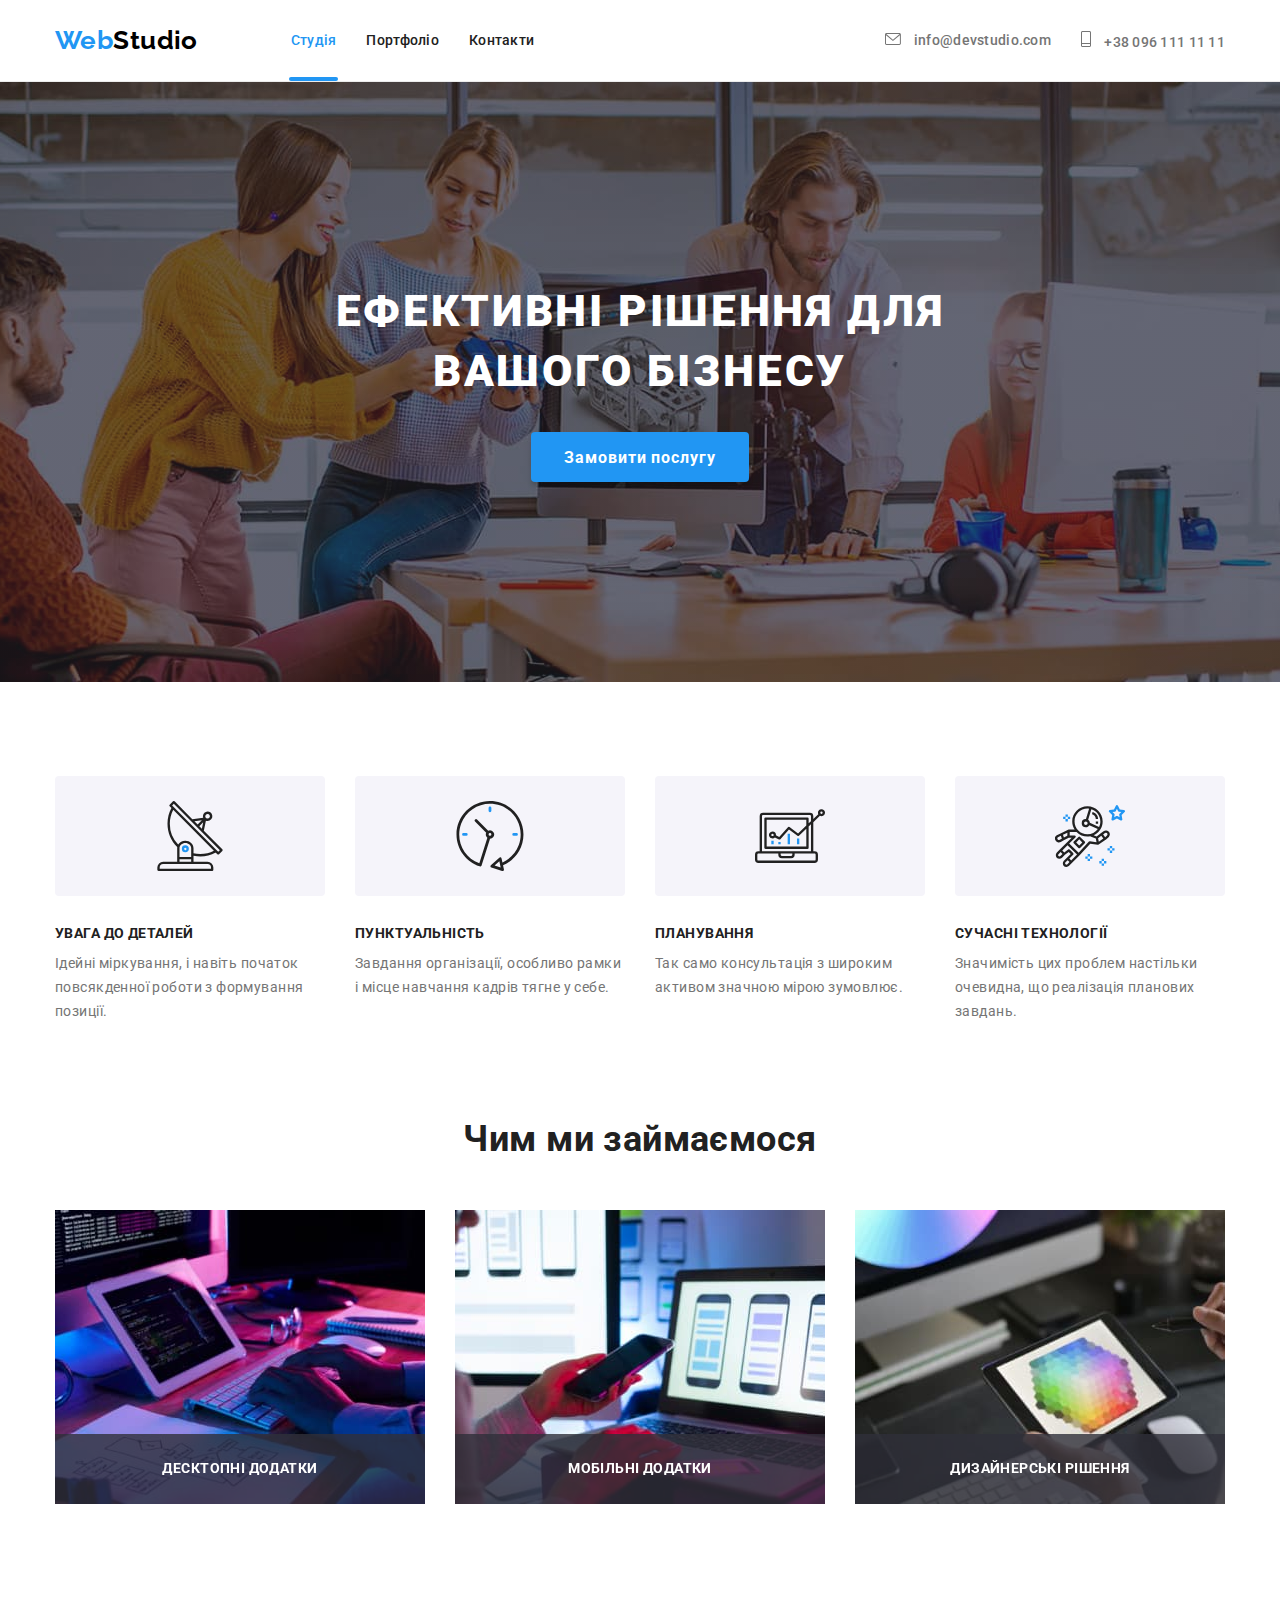
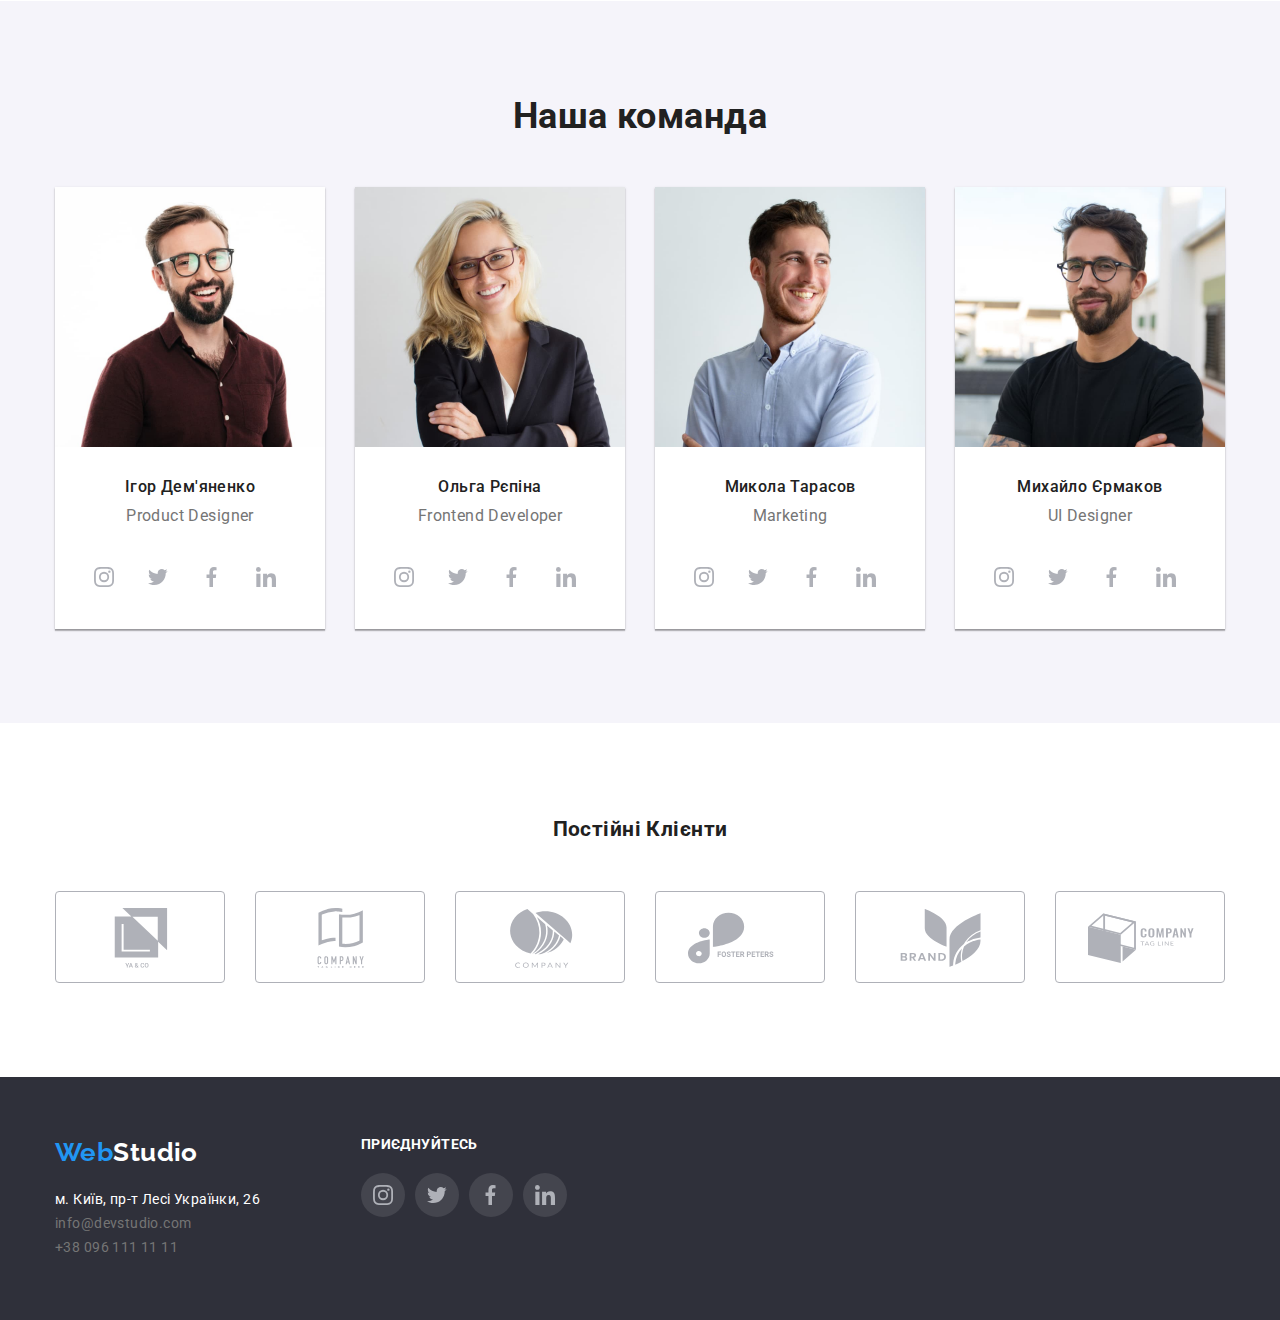
==== index.html @ f409f5e3 "Створено та перенесено файли" ====
<!DOCTYPE html>
<html lang="uk">
  <head>
    <meta charset="UTF-8" />
    <meta http-equiv="X-UA-Compatible" content="IE=edge" />
    <meta name="viewport" content="width=device-width, initial-scale=1.0" />
    <title>Студія</title>
    <link
      rel="stylesheet"
      href="https://cdnjs.cloudflare.com/ajax/libs/modern-normalize/1.1.0/modern-normalize.min.css"
    />
    <link
      href="https://fonts.googleapis.com/css2?family=Raleway:wght@700&family=Roboto:wght@400;500;700;900&display=swap"
      rel="stylesheet"
    />
    <link rel="stylesheet" href="./css/styles.css" />
  </head>
  <body>
    <header class="header">
      <div class="container header-container">
        <nav class="header-nav">
          <a href="./index.html" class="logo link"
            ><span class="part-logo">Web</span><span class="header-logo">Studio</span></a
          >
          <ul class="nav-list list">
            <li class="item"><a href="./index.html" class="nav-link link current">Студія</a></li>
            <li class="item"><a href="./portfolio.html" class="nav-link link">Портфоліо</a></li>
            <li class="item"><a href="" class="nav-link link">Контакти</a></li>
          </ul>
        </nav>
        <ul class="contact-list list">
          <li class="header-contact">
            <a href="mailto:info@devstudio.com" class="contact-link link">
              <svg class="contact-icon" width="16" height="12">
                <use href="./images/icons.svg#envelope"></use>
              </svg>
              info@devstudio.com
            </a>
          </li>
          <li class="header-contact">
            <a href="tel:+380961111111" class="contact-link link">
              <svg width="10px" height="16px" class="contact-icon">
                <use href="./images/icons.svg#phone"></use>
              </svg>
              +38 096 111 11 11
            </a>
          </li>
        </ul>
      </div>
    </header>
    <main class="main">
      <section class="hero">
        <h1 class="hero-title">Ефективні рішення для вашого бізнесу</h1>
        <button type="button" class="button-open" data-modal-open>Замовити послугу</button>
        <div class="backdrop is-hidden" data-modal>
          <div class="modal">
            <button class="button-close" type="button" data-modal-close>
              <svg width="11px" height="11px" class="close-icon">
                <use href="./images/icons.svg#close"></use>
              </svg>
            </button>
            <p class="modal-title">Залиште свої дані, ми вам передзвонимо</p>

            <form class="form">
              <label class="form-field">
                <span class="form-label">Ім'я</span>
                <div class="input-wrap">
                  <input type="text" class="form-input" name="name" />
                  <svg width="18" height="18" class="form-icon">
                    <use href="./images/icons.svg#person"></use>
                  </svg>
                </div>
              </label>

              <label class="form-field">
                <span class="form-label">Телефон</span>
                <div class="input-wrap">
                  <input type="tel" class="form-input" name="phone" />
                  <svg width="18" height="18" class="form-icon">
                    <use href="./images/icons.svg#telephone"></use>
                  </svg>
                </div>
              </label>

              <label class="form-field">
                <span class="form-label">Пошта</span>
                <div class="input-wrap">
                  <input type="email" class="form-input" name="email" />
                  <svg width="18" height="18" class="form-icon">
                    <use href="./images/icons.svg#email"></use>
                  </svg>
                </div>
              </label>

              <label class="form-field-textarea">
                <span class="form-label">Коментар</span>
                <textarea
                  name="comment"
                  rows="8"
                  class="textarea"
                  placeholder="Введіть текст"
                ></textarea>
              </label>

              <label class="checkbox-label">
                <input type="checkbox" name="submit" />
                <span class="text-checkbox"
                  >Погоджуюся з розсилкою та приймаю
                  <a href="" class="form-link">Умови договору</a></span
                >
              </label>
            </form>
          </div>
        </div>
      </section>
      <section class="benefits section">
        <!--Сенсовий заголовок <h2 class="benefits-title">Наші переваги</h2>Сенсовий заголовок-->
        <div class="container">
          <ul class="benefits-list list">
            <li class="item">
              <svg class="benefits-icon">
                <use href="./images/icons.svg#antenna"></use>
              </svg>
              <h3 class="benefits-list-title">Увага до деталей</h3>
              <p class="benefits-list-text">
                Ідейні міркування, і навіть початок повсякденної роботи з формування позиції.
              </p>
            </li>
            <li class="item">
              <svg class="benefits-icon">
                <use href="./images/icons.svg#clock"></use>
              </svg>
              <h3 class="benefits-list-title">Пунктуальність</h3>
              <p class="benefits-list-text">
                Завдання організації, особливо рамки і місце навчання кадрів тягне у себе.
              </p>
            </li>
            <li class="item">
              <svg class="benefits-icon">
                <use href="./images/icons.svg#graph"></use>
              </svg>
              <h3 class="benefits-list-title">Планування</h3>
              <p class="benefits-list-text">
                Так само консультація з широким активом значною мірою зумовлює.
              </p>
            </li>
            <li class="item">
              <svg class="benefits-icon">
                <use href="./images/icons.svg#astronaut"></use>
              </svg>
              <h3 class="benefits-list-title">Сучасні технології</h3>
              <p class="benefits-list-text">
                Значимість цих проблем настільки очевидна, що реалізація планових завдань.
              </p>
            </li>
          </ul>
        </div>
      </section>
      <section class="services section">
        <div class="container">
          <h2 class="services-title title">Чим ми займаємося</h2>
          <ul class="services-list list">
            <li class="item">
              <img src="./images/img1.jpg" alt="Розробка вебсайтів" width="370" height="294" />
              <p class="services-text">Десктопні додатки</p>
            </li>
            <li class="item">
              <img
                src="./images/img2.jpg"
                alt="Створення мобільних додатків"
                width="370"
                height="294"
              />
              <p class="services-text">Мобільні додатки</p>
            </li>
            <li class="item">
              <img src="./images/img3.jpg" alt="Веб-дизайн" width="370" height="294" />
              <p class="services-text">Дизайнерські рішення</p>
            </li>
          </ul>
        </div>
      </section>
      <section class="team section">
        <div class="container">
          <h2 class="team-title title">Наша команда</h2>
          <ul class="team-list list">
            <li class="item">
              <div class="card">
                <img
                  src="./images/img4.jpg"
                  alt="Член команди"
                  width="270"
                  height="260"
                  class="team-member"
                />
                <h3 class="team-list-title">Ігор Дем'яненко</h3>
                <p lang="en" class="team-list-text">Product Designer</p>
                <ul class="list-icon list">
                  <li class="item-icon">
                    <a class="social-network-link" href=""
                      ><svg class="social-network" width="20" height="20">
                        <use href="./images/icons.svg#instagram"></use>
                      </svg>
                    </a>
                  </li>
                  <li class="item-icon">
                    <a class="social-network-link" href="">
                      <svg class="social-network" width="20" height="20">
                        <use href="./images/icons.svg#twitter"></use>
                      </svg>
                    </a>
                  </li>
                  <li class="item-icon">
                    <a class="social-network-link" href="">
                      <svg class="social-network" width="20" height="20">
                        <use href="./images/icons.svg#facebook"></use>
                      </svg>
                    </a>
                  </li>
                  <li class="item-icon">
                    <a class="social-network-link" href="">
                      <svg class="social-network" width="20" height="20">
                        <use href="./images/icons.svg#linkedin"></use>
                      </svg>
                    </a>
                  </li>
                </ul>
              </div>
            </li>
            <li class="item">
              <div class="card">
                <img
                  src="./images/img5.jpg"
                  alt="Член команди"
                  width="270"
                  height="260"
                  class="team-member"
                />
                <h3 class="team-list-title">Ольга Рєпіна</h3>
                <p lang="en" class="team-list-text">Frontend Developer</p>
                <ul class="list-icon list">
                  <li class="item-icon">
                    <a class="social-network-link" href=""
                      ><svg class="social-network" width="20" height="20">
                        <use href="./images/icons.svg#instagram"></use>
                      </svg>
                    </a>
                  </li>
                  <li class="item-icon">
                    <a class="social-network-link" href="">
                      <svg class="social-network" width="20" height="20">
                        <use href="./images/icons.svg#twitter"></use>
                      </svg>
                    </a>
                  </li>
                  <li class="item-icon">
                    <a class="social-network-link" href="">
                      <svg class="social-network" width="20" height="20">
                        <use href="./images/icons.svg#facebook"></use>
                      </svg>
                    </a>
                  </li>
                  <li class="item-icon">
                    <a class="social-network-link" href="">
                      <svg class="social-network" width="20" height="20">
                        <use href="./images/icons.svg#linkedin"></use>
                      </svg>
                    </a>
                  </li>
                </ul>
              </div>
            </li>
            <li class="item">
              <div class="card">
                <img
                  src="./images/img6.jpg"
                  alt="Член команди"
                  width="270"
                  height="260"
                  class="team-member"
                />
                <h3 class="team-list-title">Микола Тарасов</h3>
                <p lang="en" class="team-list-text">Marketing</p>
                <ul class="list-icon list">
                  <li class="item-icon">
                    <a class="social-network-link" href=""
                      ><svg class="social-network" width="20" height="20">
                        <use href="./images/icons.svg#instagram"></use>
                      </svg>
                    </a>
                  </li>
                  <li class="item-icon">
                    <a class="social-network-link" href="">
                      <svg class="social-network" width="20" height="20">
                        <use href="./images/icons.svg#twitter"></use>
                      </svg>
                    </a>
                  </li>
                  <li class="item-icon">
                    <a class="social-network-link" href="">
                      <svg class="social-network" width="20" height="20">
                        <use href="./images/icons.svg#facebook"></use>
                      </svg>
                    </a>
                  </li>
                  <li class="item-icon">
                    <a class="social-network-link" href="">
                      <svg class="social-network" width="20" height="20">
                        <use href="./images/icons.svg#linkedin"></use>
                      </svg>
                    </a>
                  </li>
                </ul>
              </div>
            </li>
            <li class="item">
              <div class="card">
                <img
                  src="./images/img7.jpg"
                  alt="Член команди"
                  width="270"
                  height="260"
                  class="team-member"
                />
                <h3 class="team-list-title">Михайло Єрмаков</h3>
                <p lang="en" class="team-list-text">UI Designer</p>
                <ul class="list-icon list">
                  <li class="item-icon">
                    <a class="social-network-link" class="social-network-link" href=""
                      ><svg class="social-network" width="20" height="20">
                        <use href="./images/icons.svg#instagram"></use>
                      </svg>
                    </a>
                  </li>
                  <li class="item-icon">
                    <a class="social-network-link" href="">
                      <svg class="social-network" width="20" height="20">
                        <use href="./images/icons.svg#twitter"></use>
                      </svg>
                    </a>
                  </li>
                  <li class="item-icon">
                    <a class="social-network-link" href="">
                      <svg class="social-network" width="20" height="20">
                        <use href="./images/icons.svg#facebook"></use>
                      </svg>
                    </a>
                  </li>
                  <li class="item-icon">
                    <a class="social-network-link" href="">
                      <svg class="social-network" width="20" height="20">
                        <use href="./images/icons.svg#linkedin"></use>
                      </svg>
                    </a>
                  </li>
                </ul>
              </div>
            </li>
          </ul>
        </div>
      </section>
      <section class="clients section">
        <div class="container">
          <h2 class="clients-title">Постійні Клієнти</h2>
          <ul class="list-clients list">
            <li class="client-item">
              <a class="client-link" href="">
                <svg class="client-icon" width="106" height="60">
                  <use href="./images/icons.svg#client1"></use>
                </svg>
              </a>
            </li>
            <li class="client-item">
              <a class="client-link" href="">
                <svg class="client-icon" width="106" height="60">
                  <use href="./images/icons.svg#client2"></use>
                </svg>
              </a>
            </li>
            <li class="client-item">
              <a class="client-link" href="">
                <svg class="client-icon" width="106" height="60">
                  <use href="./images/icons.svg#client3"></use>
                </svg>
              </a>
            </li>
            <li class="client-item">
              <a class="client-link" href="">
                <svg class="client-icon" width="106" height="60">
                  <use href="./images/icons.svg#client4"></use>
                </svg>
              </a>
            </li>
            <li class="client-item">
              <a class="client-link" class="client-link" href="">
                <svg class="client-icon" width="106" height="60">
                  <use href="./images/icons.svg#client5"></use>
                </svg>
              </a>
            </li>
            <li class="client-item">
              <a class="client-link" href="">
                <svg class="client-icon" width="106" height="60">
                  <use href="./images/icons.svg#client6"></use>
                </svg>
              </a>
            </li>
          </ul>
        </div>
      </section>
    </main>
    <footer class="footer">
      <div class="container">
        <ul class="footer-list list">
          <li class="footer-item">
            <a href="./index.html" class="logo link"
              ><span class="part-logo">Web</span><span class="footer-logo">Studio</span></a
            >
            <address class="address">
              <span class="address-text">м. Київ, пр-т Лесі Українки, 26</span><br />
              <a href="mailto:info@devstudio.com" class="footer-link link">info@devstudio.com</a
              ><br />
              <a href="tel:+380961111111" class="footer-link link">+38 096 111 11 11</a>
            </address>
          </li>
          <li class="footer-item">
            <p class="footer-text">Приєднуйтесь</p>
            <ul class="footer-list-icon list">
              <li class="footer-item-icon">
                <a class="footer-item-link link" href=""
                  ><svg class="footer-social-network" width="20" height="20">
                    <use href="./images/icons.svg#instagram"></use>
                  </svg>
                </a>
              </li>
              <li class="footer-item-icon">
                <a class="footer-item-link link" href="">
                  <svg class="footer-social-network" width="20" height="20">
                    <use href="./images/icons.svg#twitter"></use>
                  </svg>
                </a>
              </li>
              <li class="footer-item-icon">
                <a class="footer-item-link link" href="">
                  <svg class="footer-social-network" width="20" height="20">
                    <use href="./images/icons.svg#facebook"></use>
                  </svg>
                </a>
              </li>
              <li class="footer-item-icon">
                <a class="footer-item-link link" href="">
                  <svg class="footer-social-network" width="20" height="20">
                    <use href="./images/icons.svg#linkedin"></use>
                  </svg>
                </a>
              </li>
            </ul>
          </li>
        </ul>
      </div>
    </footer>
    <script src="./js/modal.js"></script>
  </body>
</html>
---- css/styles.css ----
/*colors*/
:root {
  --primary-text-color: #757575;
  --title-text-color: #212121;
  --acent-color: #2196f3;
  --primary-white-color: #ffffff;
  --contact-footer-color: rgba(255, 255, 255, 0, 6);
  --background-button-color: #f5f4fa;
  --background-dark-color: #2f303a;
  --background-color-section-team: #f5f4fa;
}
/*body*/
body {
  background-color: var(--primary-white-color);
  color: var(--primary-text-color);
  font-family: 'Roboto', sans-serif;
  letter-spacing: 0.03em;
  font-size: 14px;
}
h1,
h2,
h3,
h4,
h5,
h6,
ul,
p {
  margin: 0;
  padding: 0;
}
.container {
  width: 1200px;
  margin-right: auto;
  margin-left: auto;
  padding-left: 15px;
  padding-right: 15px;
}
/*list-style and text-decoration*/
.list {
  list-style: none;
}
.link {
  text-decoration: none;
}
/*header*/
.header-container {
  display: flex;
  align-items: center;
  justify-content: space-between;
}
/*logo*/
.logo {
  font-family: 'Raleway', sans-serif;
  font-family: 'Raleway';
  font-weight: 700;
  font-size: 26px;
  line-height: 1.19;

  margin-right: 93px;
}
.part-logo {
  color: var(--acent-color);
}
.header-logo {
  color: #000000;
}
.footer-logo {
  color: var(--primary-white-color);
}
/*navigation*/
.header-nav {
  display: flex;
  align-items: center;
}
.header {
  border-bottom: 1px solid #ececec;
}
.nav-list .item {
  margin-right: 30px;
  margin-top: 32px;
  margin-bottom: 32px;
}
.nav-list .item:last-child {
  margin-right: 0;
}
.nav-list {
  display: flex;
}
.nav-link {
  position: relative;

  padding-top: 32px;
  padding-bottom: 32px;

  color: var(--title-text-color);
  font-weight: 500;
  line-height: 1.14;
  letter-spacing: 0.02em;
}
.nav-link.current::after {
  content: '';

  position: absolute;
  left: -4%;
  bottom: -1px;
  border-radius: 2px;

  display: block;
  width: 108%;
  height: 4px;
  background-color: var(--acent-color);
}
.nav-link:hover,
.nav-link:focus {
  color: var(--acent-color);
  transition: color 250ms cubic-bezier(0.4, 0, 0.2, 1);
}
.current {
  color: var(--acent-color);
}
/*contact */
.contact-list {
  display: flex;
  align-items: center;
}
.header-contact {
  margin-right: 30px;
}
.header-contact:last-child {
  margin-right: 0;
}
.contact-link {
  color: var(--primary-text-color);
  fill: #757575;
  font-weight: 500;
  line-height: 1.14;
  letter-spacing: 0.02em;
}
.contact-icon {
  margin-right: 10px;
  fill: currentColor;
}
.contact-link:hover,
.contact-link:focus {
  color: var(--acent-color);
  transition: color 250ms cubic-bezier(0.4, 0, 0.2, 1);
}
/*hero*/

.hero-title {
  width: 696px;
  margin: 0 auto;
  color: var(--primary-white-color);
  font-weight: 900;
  font-size: 44px;
  line-height: 1.36;
  letter-spacing: 0.06em;
  text-transform: uppercase;
  margin-bottom: 30px;
}
.hero {
  background-color: #c4c4c4;
  text-align: center;
  max-width: 1600px;
  height: 600px;
  background-image: linear-gradient(to right, rgba(47, 48, 58, 0.4), rgba(47, 48, 58, 0.4)),
    url('../images/img-hero.jpg');
  padding-top: 200px;
  padding-bottom: 200px;
  margin-right: auto;
  margin-left: auto;
  background-repeat: no-repeat;
  background-size: cover;
  background-position: center;
}
/* Modal */
.button-open {
  min-width: 216px;
  height: 50px;
  border: 1px solid transparent;
  padding: 10px 32px;
  border-radius: 4px;
  cursor: pointer;

  color: var(--primary-white-color);
  background-color: var(--acent-color);
  font-weight: 700;
  font-size: 16px;
  line-height: 1.88;
  letter-spacing: 0.06em;
  box-shadow: 0px 4px 4px rgba(0, 0, 0, 0.15);
}
.button-close {
  position: absolute;
  top: 0;
  right: 0;

  display: flex;
  justify-content: center;
  align-items: center;

  padding-top: 10px;
  padding-bottom: 10px;
  padding-left: 9px;
  padding-right: 9px;
  width: 30px;
  height: 30px;
  margin-top: 8px;
  margin-right: 8px;

  background-color: var(--primary-white-color);
  border-radius: 50%;
  border: 1px solid rgba(0, 0, 0, 0.1);
}
.button-close:hover,
.button-close:focus {
  fill: var(--acent-color);
}
.backdrop {
  position: fixed;
  top: 0;
  left: 0;

  width: 100%;
  height: 100%;

  background-color: rgba(0, 0, 0, 0.2);

  opacity: 1;
  transition: opacity 250ms cubic-bezier(0.4, 0, 0.2, 1);
}
.backdrop.is-hidden {
  opacity: 0;
  pointer-events: none;
}
.backdrop.is-hidden .modal {
  transform: translate(-50%, -50%) scale(0.9);
  transition: transform 250ms cubic-bezier(0.4, 0, 0.2, 1);
}
.modal {
  position: absolute;
  top: 50%;
  left: 50%;

  min-width: 528px;
  min-height: 581px;

  background-color: var(--primary-white-color);

  transform: scale(1) translate(-50%, -50%);
  transition: transform 250ms cubic-bezier(0.4, 0, 0.2, 1);
}
.modal-title {
  font-weight: 700;
  font-size: 20px;
  line-height: 1.15;
  text-align: center;
  color: var(--title-text-color);
  margin: 40px 40px 12px 40px;
}
.form {
  width: 448px;
  margin: 0 40px 10px 40px;
}
.form-field {
  display: flex;
  flex-direction: column;
  margin-bottom: 10px;
}
.form-input {
  width: 100%;
  padding: 12px 0px 12px 42px;
  border: 1px solid rgba(33, 33, 33, 0.2);
  border-radius: 4px;
}
.form-label {
  text-align: start;
  margin-bottom: 4px;

  font-size: 12px;
  line-height: 1.17;
  letter-spacing: 0.01em;
}
.input-wrap {
  position: relative;
}
.form-icon {
  position: absolute;
  top: 50%;
  left: 12px;
  translate: 0 -50%;
}
.form-field-textarea {
  margin-bottom: 20px;
  display: flex;
  flex-direction: column;
}
.textarea {
  width: 100%;
  resize: none;
  border: 1px solid rgba(33, 33, 33, 0.2);
  border-radius: 4px;
  padding: 12px 16px;
}
.textarea::placeholder {
  font-size: 12px;
  line-height: 1.17;
  letter-spacing: 0.01em;

  color: rgba(117, 117, 117, 0.5);
}
.text-checkbox {
  width: 400px;
}
.form-link {
  color: var(--acent-color);
}
/* .text-checkbox {
  margin: 0 51px 30px 0; 
} */
/*section*/
.section {
  padding-top: 94px;
  padding-bottom: 94px;
}
.benefits.section {
  padding-bottom: 0;
}
/*benefits*/
.benefits-list {
  display: flex;
}
.benefits-list > .item {
  margin-right: 30px;
}
.benefits-list > .item:last-child {
  margin-right: 0;
}
.benefits-icon {
  display: block;
  background-color: #f5f4fa;
  border-radius: 4px;
  width: 270px;
  height: 120px;
  margin-bottom: 30px;
  padding: 25px 100px;
}
.benefits-list-title {
  color: var(--title-text-color);
  font-size: 14px;
  font-weight: 700;
  line-height: 1.14;
  text-transform: uppercase;
  margin-bottom: 10px;
}
.benefits-list-text {
  line-height: 1.71;
}
/*services and team*/
.services-list {
  display: flex;
}
.services-list .item {
  position: relative;
}
.services-text {
  position: absolute;

  bottom: 3px;
  left: 0;

  display: flex;
  align-items: center;
  justify-content: center;

  width: 100%;
  height: 70px;

  font-weight: 700;
  font-size: 14px;
  line-height: 1.14;
  text-align: center;
  letter-spacing: 0.03em;
  text-transform: uppercase;
  color: var(--primary-white-color);
  background-color: rgba(47, 48, 58, 0.8);
}
.services-list > .item {
  margin-right: 30px;
}
.services-list > .item:last-child {
  margin-right: 0;
}
.title {
  margin-bottom: 50px;
  color: var(--title-text-color);
  font-weight: 700;
  font-size: 36px;
  line-height: 1.17;
  text-align: center;
}
.team.section {
  background-color: var(--background-color-section-team);
}
.card {
  box-shadow: 0px 1px 3px rgba(0, 0, 0, 0.12), 0px 1px 1px rgba(0, 0, 0, 0.14),
    0px 2px 1px rgba(0, 0, 0, 0.2);
}
.team-list {
  display: flex;
  text-align: center;
}
.team-list-title {
  color: var(--title-text-color);
  font-weight: 500;
  font-size: 16px;
  line-height: 1.19;
  margin-bottom: 10px;
}
.team-list-text {
  font-size: 16px;
  line-height: 1.19;
  margin-bottom: 30px;
}
.team-member {
  display: block;
  margin-bottom: 30px;
}
.team-list > .item {
  margin-right: 30px;
  background-color: var(--primary-white-color);
}

.team-list > .item:last-child {
  margin-right: 0;
}
.list-icon {
  display: flex;
  justify-content: center;
}
.list-icon .item-icon {
  border-radius: 50%;
  width: 44px;
  height: 44px;
  margin-bottom: 30px;
  margin-right: 10px;
  padding: 12px;
}
.social-network-link {
  fill: #afb1b8;
}
.item-icon:hover {
  background-color: var(--acent-color);
  cursor: pointer;
  transition: background-color 250ms cubic-bezier(0.4, 0, 0.2, 1);
}
.item-icon:focus-within {
  background-color: var(--acent-color);
  transition: background-color 250ms cubic-bezier(0.4, 0, 0.2, 1);
}
.social-network-link:focus {
  fill: var(--primary-white-color);
  transition: fill 250ms cubic-bezier(0.4, 0, 0.2, 1);
}
.item-icon:hover .social-network-link {
  fill: var(--primary-white-color);
  transition: fill 250ms cubic-bezier(0.4, 0, 0.2, 1);
}
/*clients*/
.clients-title {
  color: var(--title-text-color);
  text-align: center;
  margin-bottom: 50px;
}
.list-clients {
  display: flex;
  justify-content: center;
}
.client-item {
  width: 170px;
  height: 92px;
  margin-right: 30px;
  border: 1px solid #afb1b8;
  border-radius: 4px;
  padding: 16px 32px;
}
.client-item:last-child {
  margin-right: 0;
}
.client-link {
  fill: #afb1b8;
}
.client-item:hover,
.client-item:focus-within {
  border: 1px solid var(--acent-color);
  transition: border 250ms cubic-bezier(0.4, 0, 0.2, 1);
}
.client-item:hover .client-link,
.client-link:focus {
  fill: var(--acent-color);
  transition: fill 250ms cubic-bezier(0.4, 0, 0.2, 1);
}
/*footer*/
.footer {
  padding-top: 60px;
  padding-bottom: 60px;
}
.address {
  margin-top: 20px;
}
.address-text {
  color: var(--primary-white-color);
  line-height: 1.71;
  font-style: normal;
}
.footer-link {
  color: var(--contact-down-color);
  line-height: 1.71;
  font-style: normal;
}
.footer-link:hover,
.footer-link:focus {
  color: var(--acent-color);
  transition: color 250ms cubic-bezier(0.4, 0, 0.2, 1);
}
.footer {
  background-color: var(--background-dark-color);
}
.footer-text {
  font-weight: 700;
  line-height: 1.14;
  text-transform: uppercase;
  color: var(--primary-white-color);
  margin-bottom: 20px;
}
.footer-list {
  display: flex;
}
.footer-item {
  margin-right: 70px;
}
.footer-item:last-child {
  margin-right: 0;
}
.footer-list-icon {
  display: flex;
}
.footer-item-icon {
  border-radius: 50%;
  width: 44px;
  height: 44px;
  margin-right: 10px;
  padding: 12px;
  background-color: rgba(255, 255, 255, 0.1);
}
.footer-item-link {
  fill: #afb1b8;
}
.footer-item-icon:hover {
  background-color: var(--acent-color);
  cursor: pointer;
  transition: background-color 250ms cubic-bezier(0.4, 0, 0.2, 1);
}
.footer-item-icon:hover .footer-item-link {
  fill: var(--primary-white-color);
  transition: fill 250ms cubic-bezier(0.4, 0, 0.2, 1);
}
.footer-item-icon:focus-within {
  background-color: var(--acent-color);
  transition: background-color 250ms cubic-bezier(0.4, 0, 0.2, 1);
}

.footer-item-link:focus {
  fill: var(--primary-white-color);
  transition: fill 250ms cubic-bezier(0.4, 0, 0.2, 1);
}

/*Портфоліо*/
/*Портфоліо кнопки*/
.filter-button {
  font-family: inherit;
  color: var(--title-text-color);
  background-color: var(--background-button-color);
  font-weight: 500;
  font-size: 16px;
  line-height: 1.63;
  border-radius: 4px;
  border: 1px solid transparent;
  cursor: pointer;
  padding: 6px 22px;
}
.filter-button:first-child {
  padding: 6px 25px;
}
.filter-list {
  display: flex;
  justify-content: center;
}
.filter-list .item {
  margin-right: 8px;
  margin-bottom: 50px;
}

.filter-list .item:last-child {
  margin-right: 0;
}
.filter-button:hover,
.filter-button:focus {
  color: var(--primary-white-color);
  background-color: var(--acent-color);
  box-shadow: 0px 3px 1px rgba(0, 0, 0, 0.1), 0px 1px 2px rgba(0, 0, 0, 0.08),
    0px 2px 2px rgba(0, 0, 0, 0.12);
  transition: background-color 250ms cubic-bezier(0.4, 0, 0.2, 1),
    box-shadow 250ms cubic-bezier(0.4, 0, 0.2, 1);
}
/*Портфоліо картки*/
.card-portfolio:hover {
  box-shadow: 0px 1px 1px rgba(0, 0, 0, 0.12), 0px 4px 4px rgba(0, 0, 0, 0.06),
    1px 4px 6px rgba(0, 0, 0, 0.16);
  transition: box-shadow 250ms cubic-bezier(0.4, 0, 0.2, 1);
}
.card-thumb {
  position: relative;
  overflow: hidden;
}
.overlay {
  position: absolute;
  bottom: 0;
  left: 0;
  width: 100%;
  height: 100%;
  background-color: rgba(33, 150, 243, 0.9);
  transform: translateY(100%);
  transition: 250ms cubic-bezier(0.4, 0, 0.2, 1);
  padding: 63px 24px;
  opacity: 0;
}
.card-portfolio:hover .overlay {
  transform: translateY(0);
  opacity: 1;
}
.card-link:focus .overlay {
  transform: translateY(0);
  opacity: 1;
}
.card-text {
  font-size: 18px;
  line-height: 1.56;
  color: var(--primary-white-color);
}
.projects-list {
  display: flex;
  flex-wrap: wrap;
}
.projects-list .item {
  margin-right: 30px;
  margin-bottom: 30px;
  background-color: #ffffff;
}
.projects-list .item:nth-child(3n) {
  margin-right: 0;
}
.projects-list .item:nth-child(n + 7) {
  margin-bottom: 0;
}
.frame {
  border: solid 1px #eeeeee;
}
.project-image {
  display: block;
}
.project-title {
  color: var(--title-text-color);
  font-weight: 700;
  font-size: 18px;
  line-height: 2;
  letter-spacing: 0.06em;
  margin-bottom: 4px;
  margin-left: 24px;
  padding-top: 24px;
}
.project-text {
  font-size: 16px;
  line-height: 1.88;
  padding-bottom: 20px;
  margin-left: 24px;

  color: var(--primary-text-color);
}
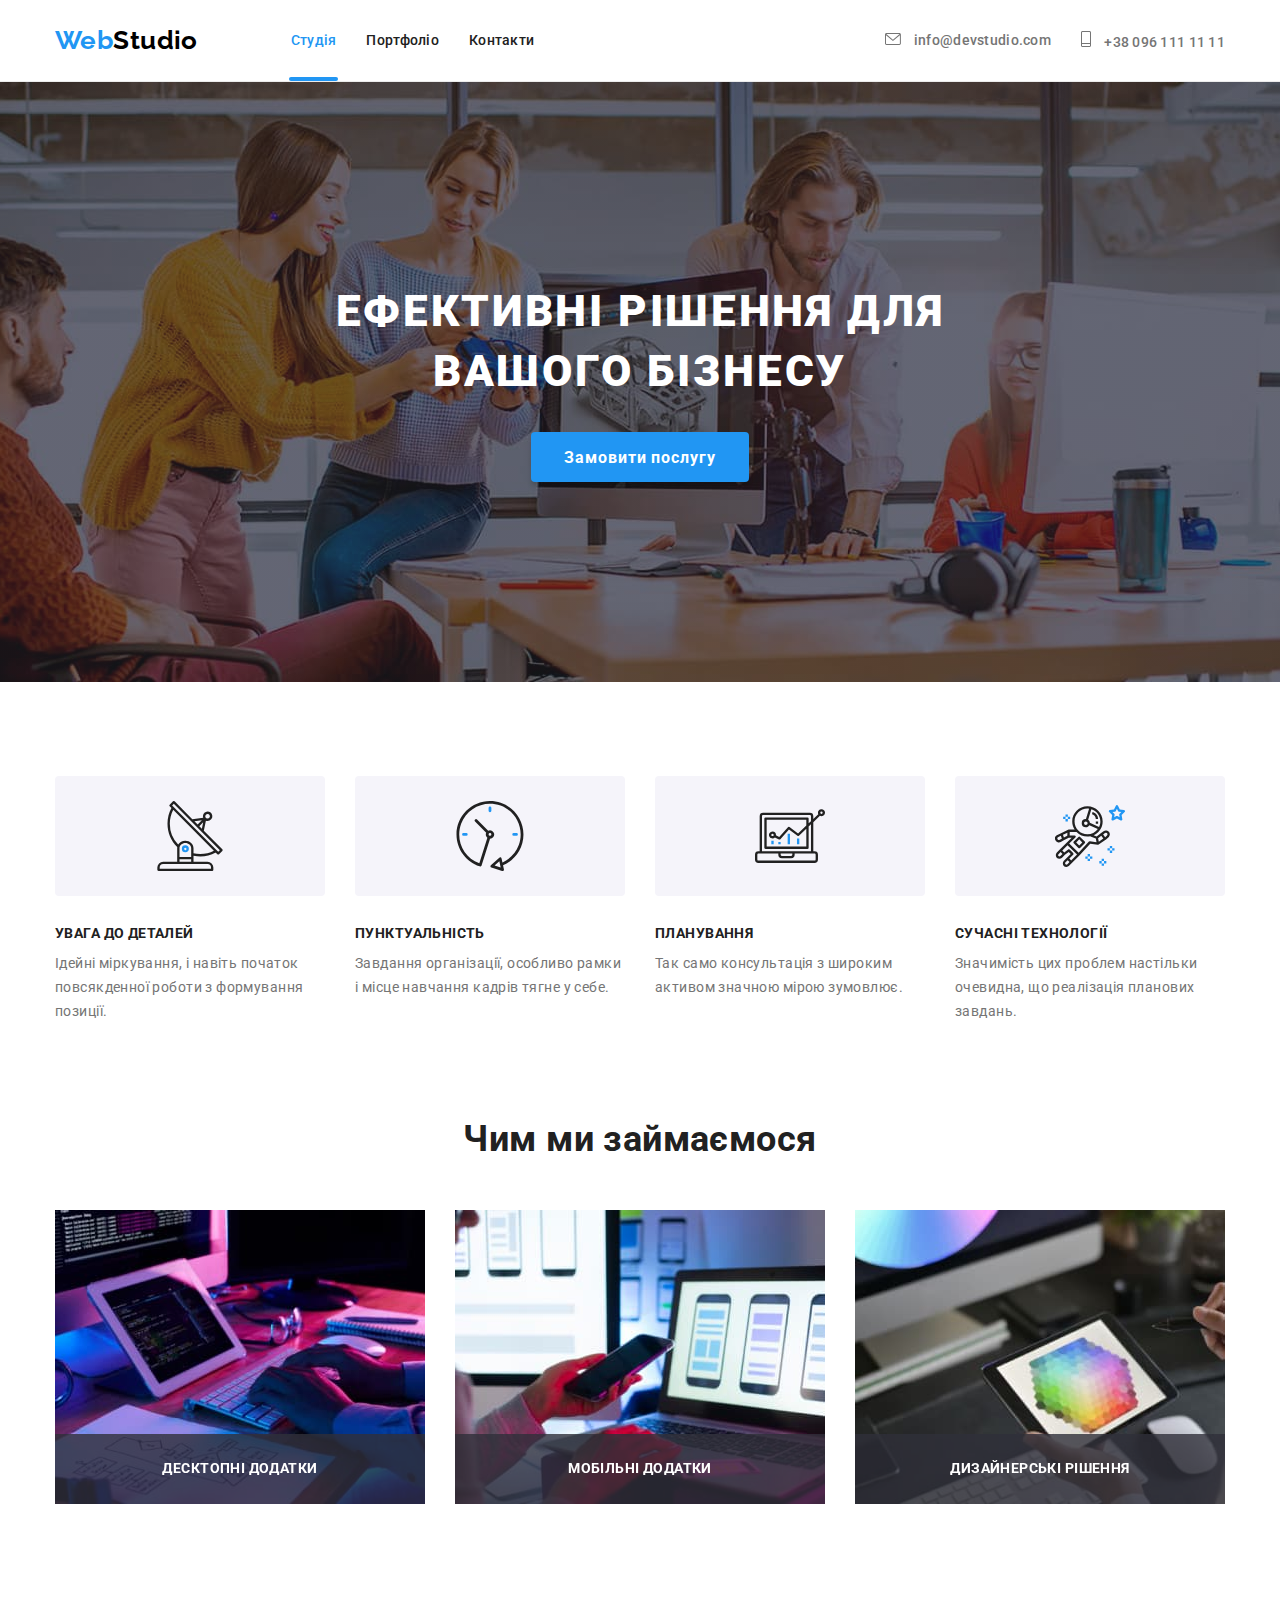
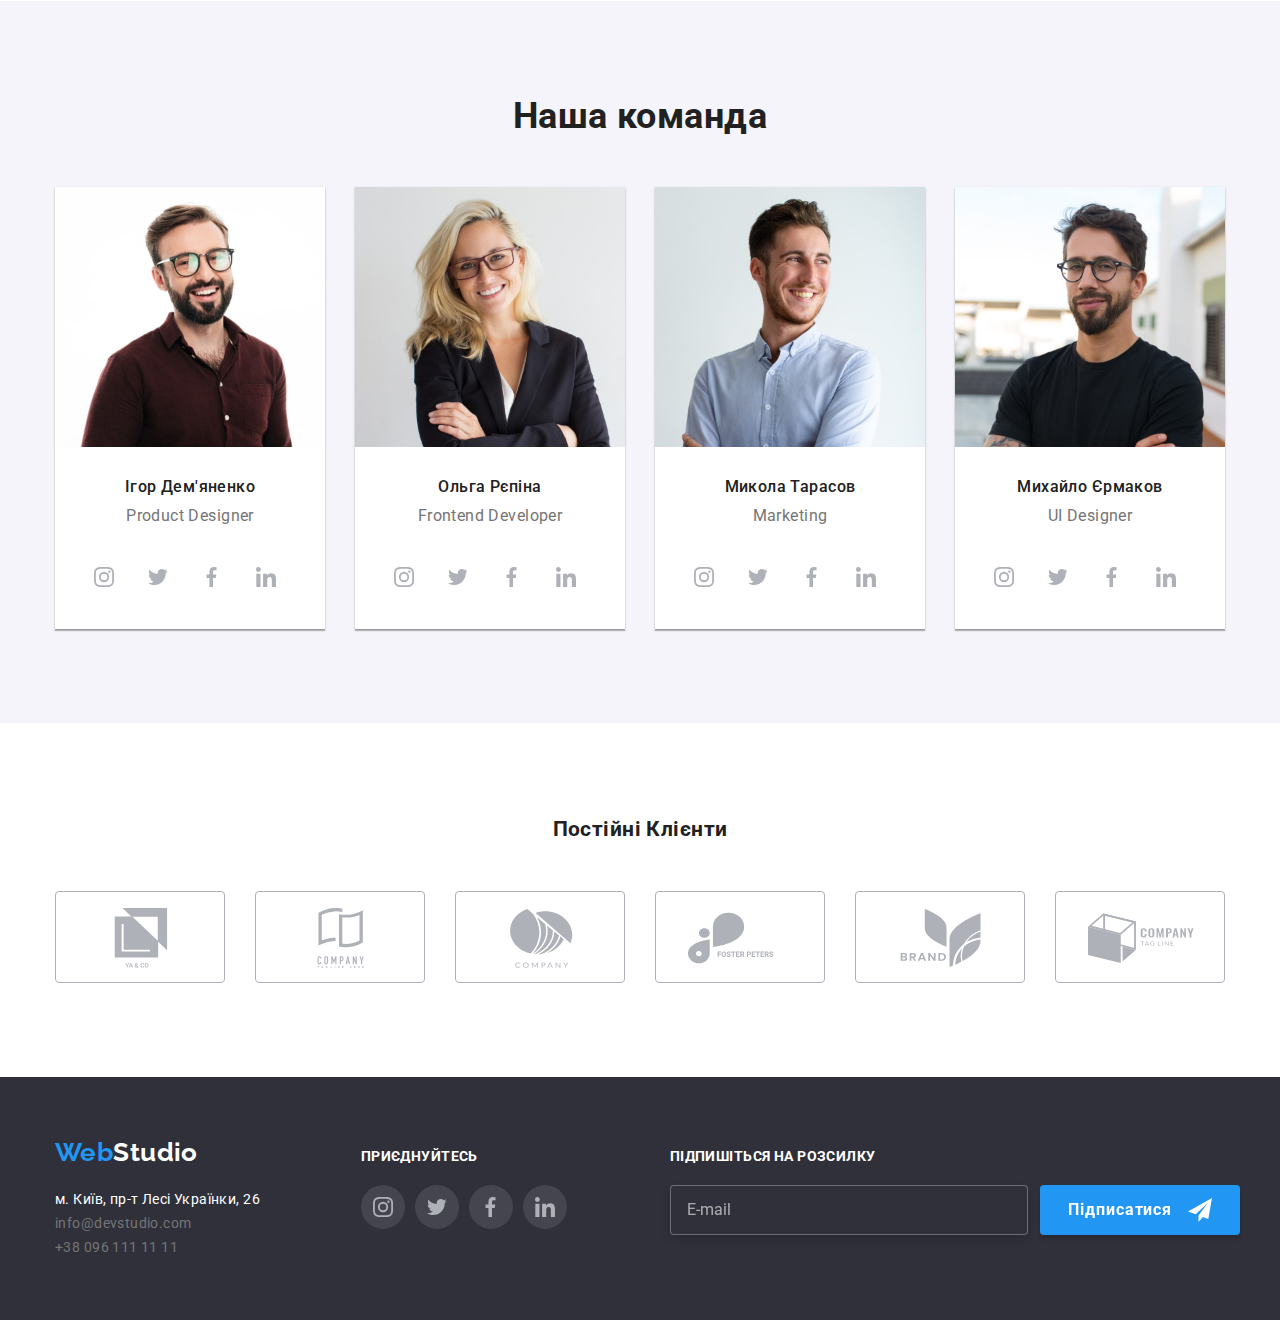
==== commit 52e38396: "Фінальна версія" ====
--- a/index.html
+++ b/index.html
@@ -101,20 +101,27 @@
                   placeholder="Введіть текст"
                 ></textarea>
               </label>
-
+            </form>
+            <form>
               <label class="checkbox-label">
-                <input type="checkbox" name="submit" />
+                <input type="checkbox" name="accept" class="checkbox-input visually-hidden" />
+                <div class="checkbox">
+                  <svg width="11" height="8" class="check-icon">
+                    <use href="./images/icons.svg#check"></use>
+                  </svg>
+                </div>
                 <span class="text-checkbox"
                   >Погоджуюся з розсилкою та приймаю
-                  <a href="" class="form-link">Умови договору</a></span
-                >
+                  <a href="" class="form-link">Умови договору</a>
+                </span>
               </label>
             </form>
+            <button type="submit" class="button-submit">Відправити</button>
           </div>
         </div>
       </section>
       <section class="benefits section">
-        <!--Сенсовий заголовок <h2 class="benefits-title">Наші переваги</h2>Сенсовий заголовок-->
+        <h2 class="benefits-title visually-hidden">Наші переваги</h2>
         <div class="container">
           <ul class="benefits-list list">
             <li class="item">
@@ -412,7 +419,7 @@
     <footer class="footer">
       <div class="container">
         <ul class="footer-list list">
-          <li class="footer-item">
+          <li class="footer-main-item">
             <a href="./index.html" class="logo link"
               ><span class="part-logo">Web</span><span class="footer-logo">Studio</span></a
             >
@@ -423,7 +430,7 @@
               <a href="tel:+380961111111" class="footer-link link">+38 096 111 11 11</a>
             </address>
           </li>
-          <li class="footer-item">
+          <li class="footer-secondary-item">
             <p class="footer-text">Приєднуйтесь</p>
             <ul class="footer-list-icon list">
               <li class="footer-item-icon">
@@ -455,6 +462,24 @@
                 </a>
               </li>
             </ul>
+          </li>
+          <li class="footer-secondary-item">
+            <p class="footer-text">Підпишіться на розсилку</p>
+            <div class="footer-wrap">
+              <form class="footer-form">
+                <label class="footer-form-field">
+                  <input type="email" name="email" placeholder="E-mail" class="footer-form-input" />
+                </label>
+              </form>
+              <div class="footer-button-wrap">
+                <button type="submit" class="footer-button">
+                  Підписатися
+                  <svg class="icon-send" width="24" height="24">
+                    <use href="./images/icons.svg#send"></use>
+                  </svg>
+                </button>
+              </div>
+            </div>
           </li>
         </ul>
       </div>
--- a/css/styles.css
+++ b/css/styles.css
@@ -27,6 +27,18 @@
 p {
   margin: 0;
   padding: 0;
+}
+.visually-hidden {
+  position: absolute;
+  white-space: nowrap;
+  width: 1px;
+  height: 1px;
+  overflow: hidden;
+  border: 0;
+  padding: 0;
+  clip: rect(0 0 0 0);
+  clip-path: inset(50%);
+  margin: -1px;
 }
 .container {
   width: 1200px;
@@ -215,6 +227,7 @@
 .button-close:hover,
 .button-close:focus {
   fill: var(--acent-color);
+  transition: fill 250ms cubic-bezier(0.4, 0, 0.2, 1);
 }
 .backdrop {
   position: fixed;
@@ -256,11 +269,11 @@
   line-height: 1.15;
   text-align: center;
   color: var(--title-text-color);
-  margin: 40px 40px 12px 40px;
+  margin: 40px 39px 12px 41px;
 }
 .form {
   width: 448px;
-  margin: 0 40px 10px 40px;
+  margin: 0 39px 0 41px;
 }
 .form-field {
   display: flex;
@@ -270,6 +283,7 @@
 .form-input {
   width: 100%;
   padding: 12px 0px 12px 42px;
+  outline: none;
   border: 1px solid rgba(33, 33, 33, 0.2);
   border-radius: 4px;
 }
@@ -290,6 +304,14 @@
   left: 12px;
   translate: 0 -50%;
 }
+.form-input:focus {
+  border: 1px solid var(--acent-color);
+  transition: border 250ms cubic-bezier(0.4, 0, 0.2, 1);
+}
+.form-input:focus + .form-icon {
+  fill: var(--acent-color);
+  transition: fill 250ms cubic-bezier(0.4, 0, 0.2, 1);
+}
 .form-field-textarea {
   margin-bottom: 20px;
   display: flex;
@@ -298,9 +320,14 @@
 .textarea {
   width: 100%;
   resize: none;
+  outline: none;
   border: 1px solid rgba(33, 33, 33, 0.2);
   border-radius: 4px;
   padding: 12px 16px;
+}
+.textarea:focus {
+  border: 1px solid var(--acent-color);
+  transition: border 250ms cubic-bezier(0.4, 0, 0.2, 1);
 }
 .textarea::placeholder {
   font-size: 12px;
@@ -309,15 +336,61 @@
 
   color: rgba(117, 117, 117, 0.5);
 }
-.text-checkbox {
-  width: 400px;
-}
 .form-link {
   color: var(--acent-color);
-}
-/* .text-checkbox {
-  margin: 0 51px 30px 0; 
-} */
+  margin-left: 0;
+  padding-left: 0;
+}
+.checkbox-label {
+  display: flex;
+  align-items: center;
+  width: 423px;
+  margin-left: 54px;
+  margin-right: 52px;
+  margin-bottom: 30px;
+}
+.checkbox {
+  width: 16px;
+  height: 15px;
+  border: 2px solid var(--title-text-color);
+  border-radius: 2px;
+  display: flex;
+  align-items: center;
+}
+.checkbox-input:checked + .checkbox {
+  background-color: var(--acent-color);
+  border: 2px solid var(--acent-color);
+  border-radius: 2px;
+}
+.text-checkbox {
+  font-size: 14px;
+  line-height: 1.71;
+  margin-left: 7px;
+}
+.button-submit {
+  display: inline-block;
+  text-align: center;
+  letter-spacing: 0.06em;
+
+  width: 200px;
+  height: 50px;
+  margin-bottom: 40px;
+  padding: 10px 52px;
+
+  font-weight: 700;
+  font-size: 16px;
+  line-height: 1.88;
+
+  background-color: #2196f3;
+  box-shadow: 0px 4px 4px rgba(0, 0, 0, 0.15);
+  border: transparent;
+  border-radius: 4px;
+  color: #ffffff;
+}
+.button-submit:hover {
+  background-color: #188ce8;
+  transition: background-color 250ms cubic-bezier(0.4, 0, 0.2, 1);
+}
 /*section*/
 .section {
   padding-top: 94px;
@@ -536,10 +609,14 @@
 .footer-list {
   display: flex;
 }
-.footer-item {
+.footer-main-item {
   margin-right: 70px;
 }
-.footer-item:last-child {
+.footer-secondary-item {
+  margin-top: 12px;
+  margin-right: 93px;
+}
+.footer-secondary-item:last-child {
   margin-right: 0;
 }
 .footer-list-icon {
@@ -574,7 +651,56 @@
   fill: var(--primary-white-color);
   transition: fill 250ms cubic-bezier(0.4, 0, 0.2, 1);
 }
-
+.footer-wrap {
+  display: flex;
+}
+.footer-form-field {
+  margin-right: 12px;
+}
+.footer-form-input {
+  width: 358px;
+  height: 50px;
+  padding: 15px 0 15px 16px;
+  background-color: var(--background-dark-color);
+  outline: none;
+  border: 1px solid rgba(255, 255, 255, 0.3);
+  filter: drop-shadow(0px 4px 4px rgba(0, 0, 0, 0.15));
+  border-radius: 4px;
+}
+.footer-form-input::placeholder {
+  color: rgba(255, 255, 255, 0.6);
+  font-size: 16px;
+  line-height: 1.25;
+}
+.footer-form-input:focus {
+  border: 1px solid var(--acent-color);
+  transition: border 250ms cubic-bezier(0.4, 0, 0.2, 1);
+}
+.footer-button {
+  display: inline-block;
+  min-width: 200px;
+  padding: 10px 28px 10px 28px;
+  border: transparent;
+  box-shadow: 0px 4px 4px rgba(0, 0, 0, 0.15);
+  border-radius: 4px;
+
+  background-color: var(--acent-color);
+  font-weight: 700;
+  font-size: 16px;
+  line-height: 1.88;
+  text-align: start;
+  letter-spacing: 0.06em;
+  color: #ffffff;
+}
+.footer-button-wrap {
+  position: relative;
+}
+.icon-send {
+  position: absolute;
+  top: 50%;
+  right: 28px;
+  transform: translateY(-50%);
+}
 /*Портфоліо*/
 /*Портфоліо кнопки*/
 .filter-button {
